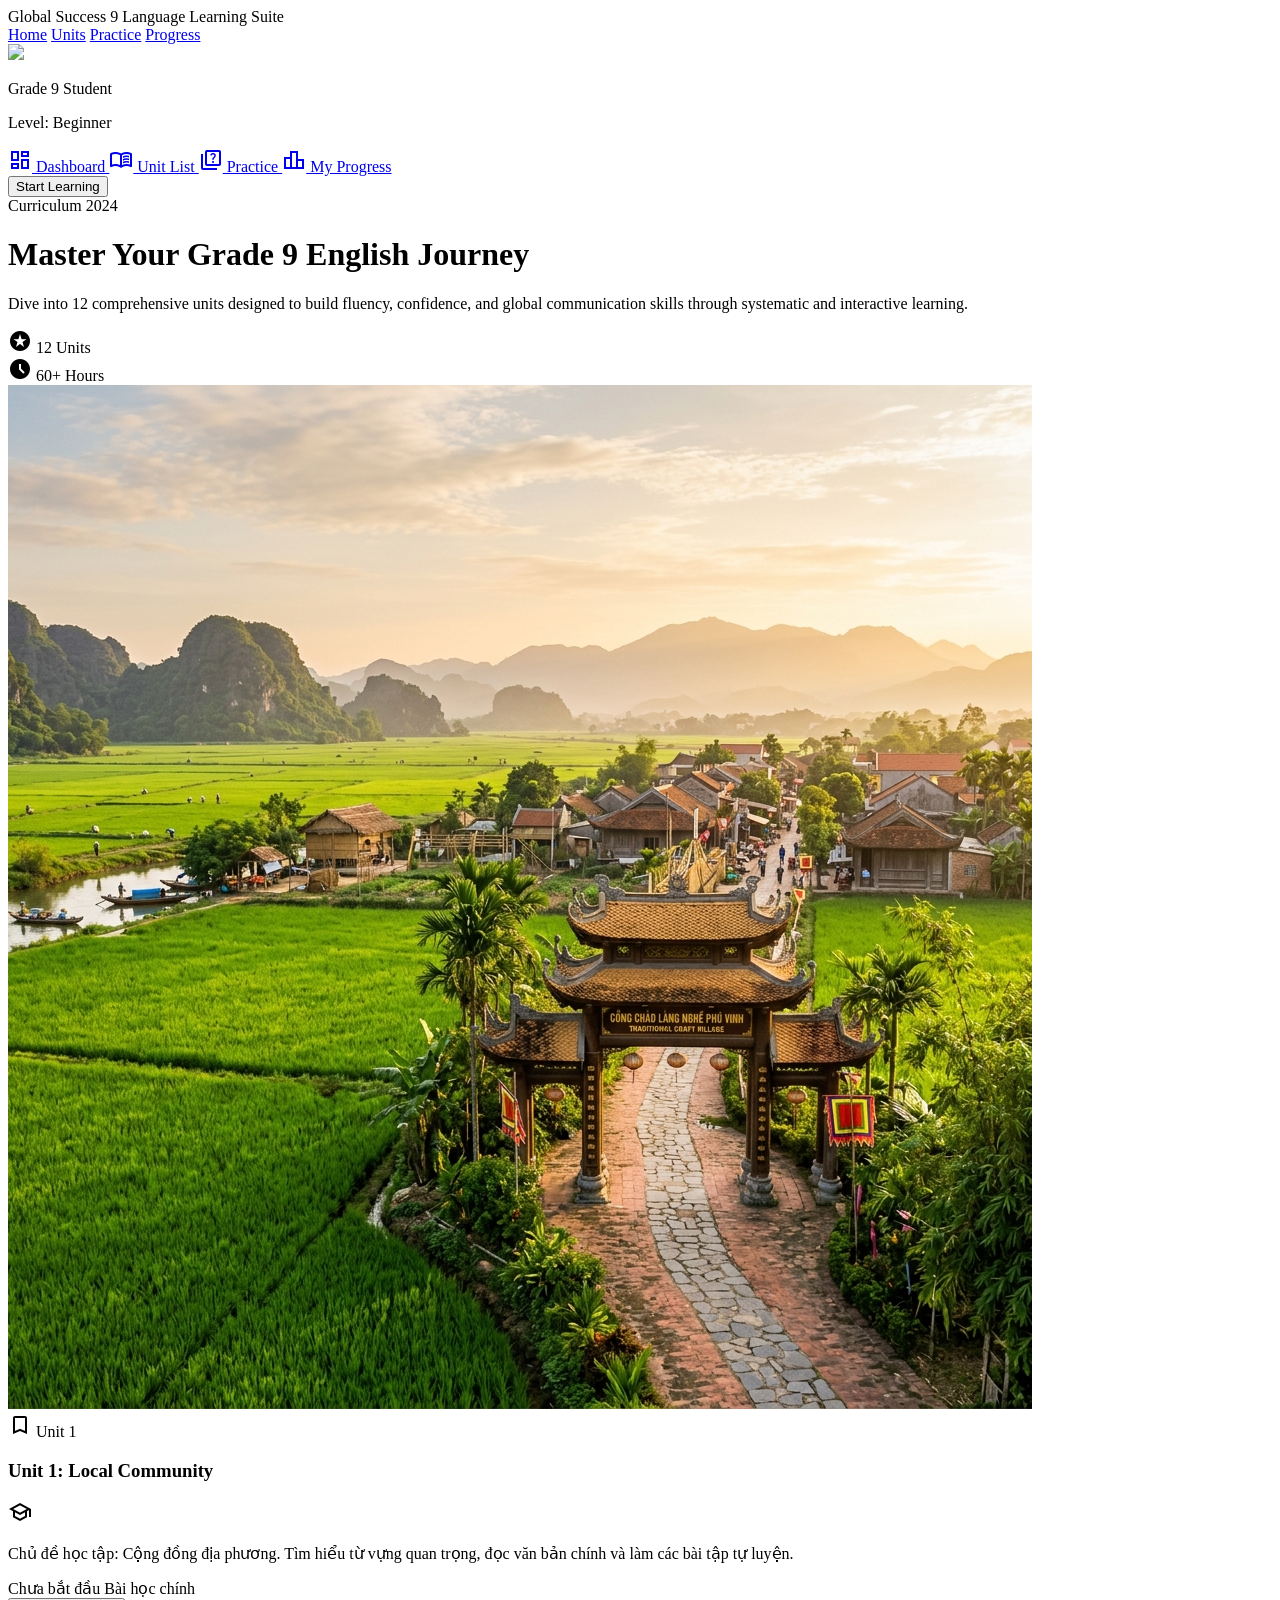
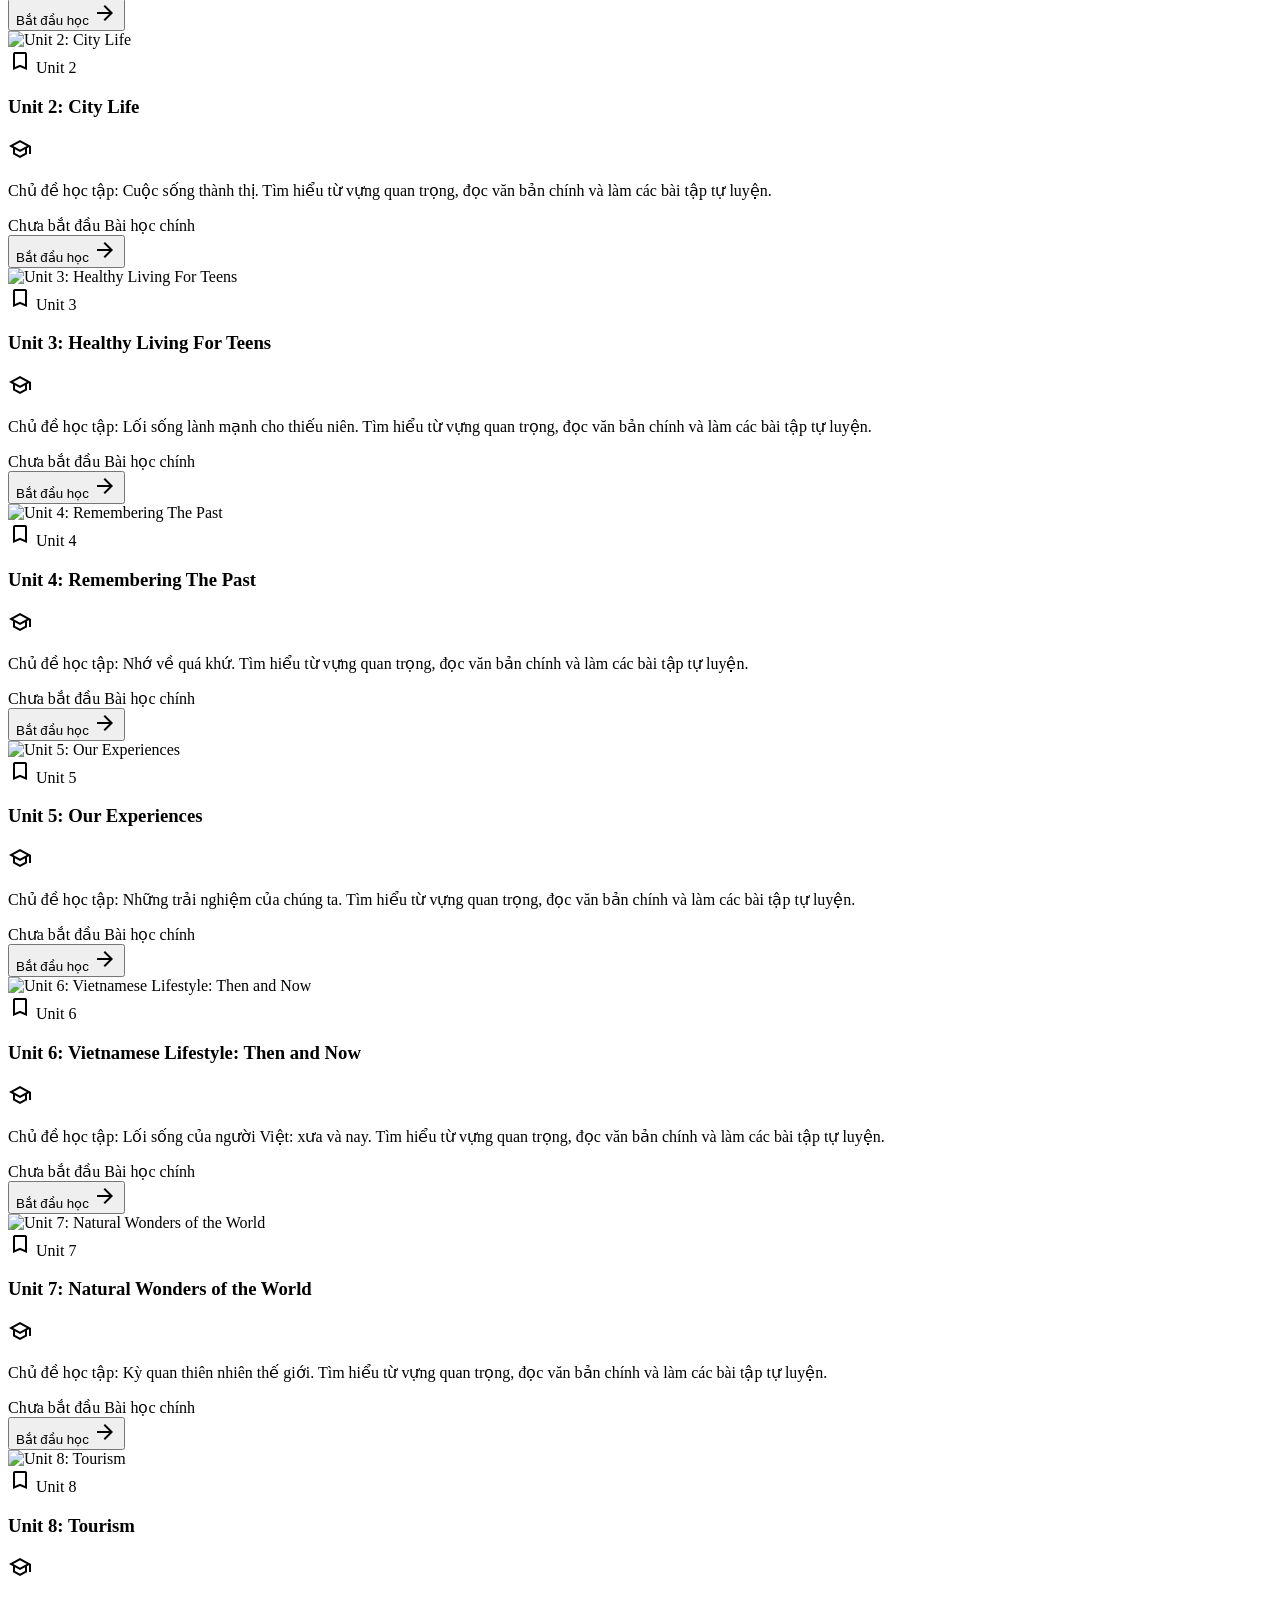
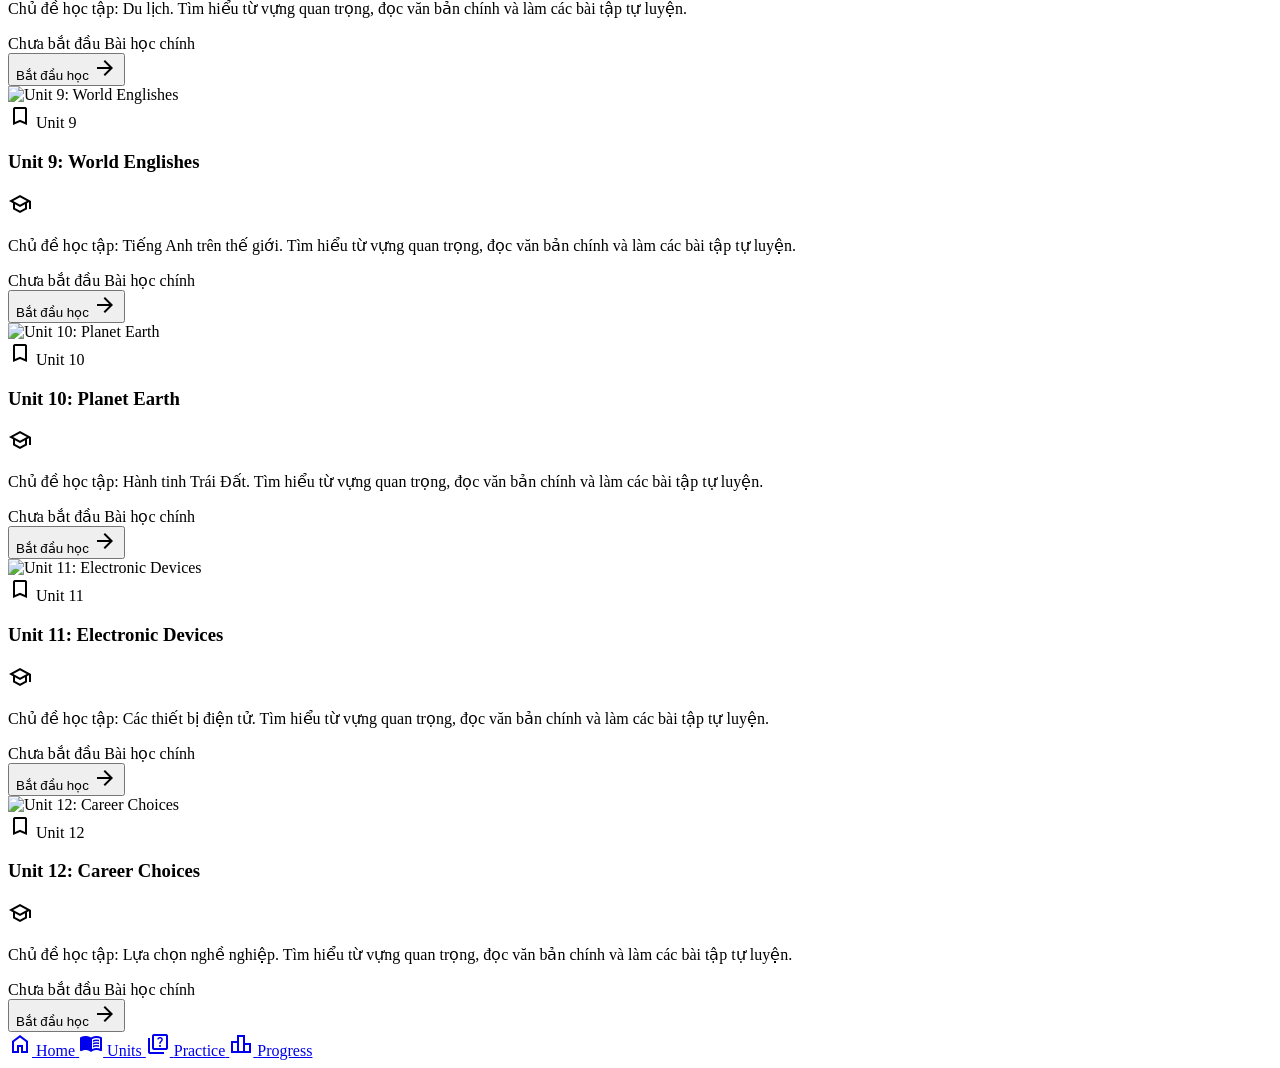
==== Global Vocab Reader 9/units.html @ a1374dec "Add Global Vocab Reader 9 project with interactive education updates" ====
<!DOCTYPE html><html lang="en" class="scroll-smooth" style=""><head><meta charset="UTF-8"><meta name="viewport" content="width=device-width, initial-scale=1.0"><link href="https://fonts.googleapis.com/css2?family=Plus+Jakarta+Sans:wght@400;500;600;700;800&amp;display=swap" rel="stylesheet"><link href="https://fonts.googleapis.com/css2?family=Material+Symbols+Outlined:wght,FILL@100..700,0..1&amp;display=block" rel="stylesheet"><script src="https://cdn.tailwindcss.com?plugins=forms,container-queries"></script><script id="tailwind-config">try{
      tailwind.config = {
        darkMode: "class",
        theme: {
          extend: {
            "colors": {
                            "surface": "#fff8f7",
                            "surface-dim": "#f1d3d4",
                            "surface-bright": "#fff8f7",
                            "surface-container-lowest": "#ffffff",
                            "surface-container-low": "#fff0f0",
                            "surface-container": "#ffe9e9",
                            "surface-container-high": "#ffe1e2",
                            "surface-container-highest": "#fadbdc",
                            "on-surface": "#271718",
                            "on-surface-variant": "#5b4041",
                            "inverse-surface": "#3e2c2d",
                            "inverse-on-surface": "#ffeced",
                            "outline": "#8f6f70",
                            "outline-variant": "#e4bdbe",
                            "surface-tint": "#bc0c36",
                            "primary": "#bc0b36",
                            "on-primary": "#ffffff",
                            "primary-container": "#e02f4c",
                            "on-primary-container": "#140002",
                            "inverse-primary": "#ffb3b5",
                            "secondary": "#a13c45",
                            "on-secondary": "#ffffff",
                            "secondary-container": "#fb8188",
                            "on-secondary-container": "#721925",
                            "tertiary": "#006b54",
                            "on-tertiary": "#ffffff",
                            "tertiary-container": "#00876a",
                            "on-tertiary-container": "#000604",
                            "error": "#ba1a1a",
                            "on-error": "#ffffff",
                            "error-container": "#ffdad6",
                            "on-error-container": "#93000a",
                            "primary-fixed": "#ffdada",
                            "primary-fixed-dim": "#ffb3b5",
                            "on-primary-fixed": "#40000c",
                            "on-primary-fixed-variant": "#920026",
                            "secondary-fixed": "#ffdada",
                            "secondary-fixed-dim": "#ffb3b5",
                            "on-secondary-fixed": "#40000b",
                            "on-secondary-fixed-variant": "#82242f",
                            "tertiary-fixed": "#63fbcf",
                            "tertiary-fixed-dim": "#3edeb3",
                            "on-tertiary-fixed": "#002117",
                            "on-tertiary-fixed-variant": "#00513e",
                            "background": "#fff8f7",
                            "on-background": "#271718",
                            "surface-variant": "#fadbdc"
                        },
            "borderRadius": {
                    "DEFAULT": "1rem",
                    "lg": "2rem",
                    "xl": "3rem",
                    "full": "9999px"
            },
            "spacing": {
                    "section-gap": "80px",
                    "gutter": "24px",
                    "container-max": "1200px",
                    "unit": "8px",
                    "margin-mobile": "16px"
            },
            "fontFamily": {
                    "label-sm": ["Plus Jakarta Sans"],
                    "body-lg": ["Plus Jakarta Sans"],
                    "headline-md": ["Plus Jakarta Sans"],
                    "display-lg-mobile": ["Plus Jakarta Sans"],
                    "headline-sm": ["Plus Jakarta Sans"],
                    "display-lg": ["Plus Jakarta Sans"],
                    "label-lg": ["Plus Jakarta Sans"],
                    "body-md": ["Plus Jakarta Sans"]
            },
            "fontSize": {
                    "label-sm": ["12px", {"lineHeight": "1", "letterSpacing": "0.05em", "fontWeight": "500"}],
                    "body-lg": ["18px", {"lineHeight": "1.6", "fontWeight": "400"}],
                    "headline-md": ["32px", {"lineHeight": "1.3", "fontWeight": "700"}],
                    "display-lg-mobile": ["32px", {"lineHeight": "1.2", "fontWeight": "700"}],
                    "headline-sm": ["24px", {"lineHeight": "1.4", "fontWeight": "600"}],
                    "display-lg": ["48px", {"lineHeight": "1.2", "letterSpacing": "-0.02em", "fontWeight": "700"}],
                    "label-lg": ["16px", {"lineHeight": "1", "letterSpacing": "0.01em", "fontWeight": "600"}],
                    "body-md": ["16px", {"lineHeight": "1.6", "fontWeight": "400"}]
            }
          },
        },
      }
    }catch(_e){}</script><meta charset="utf-8"><script src="js/data.js"></script>
<script src="js/progress-tracker.js"></script>
<link rel="stylesheet" href="css/units.css">
</head><body class="bg-background text-on-background font-body-md custom-scrollbar">
<!-- TopNavBar -->
<header class="fixed top-0 w-full z-50 bg-white/80 backdrop-blur-md border-b border-outline-variant/20 shadow-sm">
<nav class="flex justify-between items-center px-8 py-4 max-w-container-max mx-auto">
<div class="flex flex-col cursor-pointer" onclick="window.location.href='index.html'">
<span class="text-2xl font-extrabold tracking-tighter bg-clip-text text-transparent bg-gradient-to-r from-[#bc0b36] to-[#a13c45]">Global Success 9</span>
<span class="text-[9px] uppercase tracking-widest text-on-surface-variant font-bold mt-0.5">Language Learning Suite</span>
</div>
<!-- Desktop Links -->
<div class="hidden md:flex gap-8 items-center">
<a class="text-on-surface-variant font-label-lg hover:text-primary transition-colors duration-200" id="nav-home" href="index.html">Home</a>
<a class="text-on-surface-variant font-label-lg hover:text-primary transition-colors duration-200" id="nav-units" href="units.html">Units</a>
<a class="text-on-surface-variant font-label-lg hover:text-primary transition-colors duration-200" id="nav-practice" href="unit.html?unit=1">Practice</a>
<a class="text-on-surface-variant font-label-lg hover:text-primary transition-colors duration-200" id="nav-progress" href="progress.html">Progress</a>
</div>
<div class="flex items-center gap-4">
</div>
</nav>
</header>
<!-- SideNavBar (Desktop Only) -->
<aside class="hidden lg:flex flex-col h-screen w-64 fixed left-0 top-0 pt-24 bg-surface-container-low p-4 gap-2 border-r border-outline-variant/20 shadow-sm z-40">
<div class="px-4 py-6 mb-4 bg-white/50 rounded-2xl border border-outline-variant/30">
<div class="flex items-center gap-3">
<div class="w-10 h-10 rounded-full border-2 border-primary/20 flex items-center justify-center overflow-hidden">
<img class="w-full h-full object-cover" src="https://lh3.googleusercontent.com/aida-public/[base64]">
</div>
<div>
<p class="font-label-md font-bold text-[#bc0b36]">Grade 9 Student</p>
<p class="text-[10px] text-on-surface-variant" id="profile-level">Level: Loading...</p>
</div>
</div>
</div>
<nav class="flex flex-col gap-1">
<a class="flex items-center gap-3 px-4 py-3 text-on-surface-variant hover:bg-surface-variant rounded-lg transition-all font-label-md text-label-md" id="side-dashboard" href="index.html">
<span class="material-symbols-outlined">dashboard</span> Dashboard
</a>
<a class="flex items-center gap-3 px-4 py-3 text-on-surface-variant hover:bg-surface-variant rounded-lg transition-all font-label-md text-label-md" id="side-units" href="units.html">
<span class="material-symbols-outlined">menu_book</span> Unit List
</a>
<a class="flex items-center gap-3 px-4 py-3 text-on-surface-variant hover:bg-surface-variant rounded-lg transition-all font-label-md text-label-md" id="side-practice" href="unit.html?unit=1">
<span class="material-symbols-outlined">quiz</span> Practice
</a>
<a class="flex items-center gap-3 px-4 py-3 text-on-surface-variant hover:bg-surface-variant rounded-lg transition-all font-label-md text-label-md" id="side-progress" href="progress.html">
<span class="material-symbols-outlined">leaderboard</span> My Progress
</a>
</nav>
<div class="mt-auto p-4">
<button onclick="window.location.href='units.html'" class="w-full py-3 bg-gradient-to-r from-[#bc0b36] to-[#a13c45] text-white rounded-xl font-bold shadow-lg hover:shadow-primary/30 hover:brightness-110 active:scale-95 transition-all">
Start Learning
</button>
</div>
</aside>
<!-- Main Content Area -->
<main class="lg:pl-64 pt-24 min-h-screen">
<div class="px-6 md:px-12 py-8 max-w-container-max mx-auto">
<!-- Hero Header Section -->
<header class="mb-12 relative overflow-hidden rounded-[2.5rem] bg-gradient-to-br from-primary to-tertiary p-10 text-white shadow-2xl">
<div class="relative z-10 max-w-2xl">
<span class="inline-block px-4 py-1 bg-white/20 backdrop-blur-md rounded-full text-label-sm font-label-sm mb-4 uppercase tracking-widest">Curriculum 2024</span>
<h1 class="font-display-lg text-display-lg mb-4 leading-tight">Master Your Grade 9 English Journey</h1>
<p class="text-body-lg font-body-lg opacity-90 mb-8">Dive into 12 comprehensive units designed to build fluency, confidence, and global communication skills through systematic and interactive learning.</p>
<div class="flex flex-wrap gap-4">
<div class="flex items-center gap-2 bg-white/10 px-4 py-2 rounded-full backdrop-blur-sm">
<span class="material-symbols-outlined text-secondary-fixed-dim" style="font-variation-settings: 'FILL' 1;">stars</span>
<span class="font-label-md">12 Units</span>
</div>
<div class="flex items-center gap-2 bg-white/10 px-4 py-2 rounded-full backdrop-blur-sm">
<span class="material-symbols-outlined text-secondary-fixed-dim" style="font-variation-settings: 'FILL' 1;">schedule</span>
<span class="font-label-md">60+ Hours</span>
</div>
</div>
</div>
<!-- Background Decoration -->
<div class="absolute -right-20 -bottom-20 w-80 h-80 bg-white/10 rounded-full blur-3xl"></div>
<div class="absolute right-10 top-10 w-40 h-40 bg-secondary-fixed-dim/20 rounded-full blur-2xl"></div>
</header>
<!-- Unit Grid -->
<div id="units-grid" class="grid grid-cols-1 md:grid-cols-2 xl:grid-cols-3 gap-gutter"></div>

<script>
document.addEventListener('DOMContentLoaded', () => {
    // Highlight active nav links
    const unitsNav = document.getElementById('nav-units');
    if (unitsNav) unitsNav.className = "text-[#bc0b36] font-bold font-label-lg border-b-2 border-[#bc0b36] pb-1";
    
    const sideUnits = document.getElementById('side-units');
    if (sideUnits) {
        sideUnits.className = "flex items-center gap-3 px-4 py-3 bg-[#bc0b36]/10 text-[#bc0b36] rounded-lg font-bold transition-all font-label-md text-label-md";
    }

    const mobUnits = document.getElementById('mob-units');
    if (mobUnits) {
        mobUnits.className = "flex flex-col items-center gap-1 text-[10px] text-[#bc0b36] font-bold";
        mobUnits.querySelector('span').style.fontVariationSettings = "'FILL' 1";
    }

    const grid = document.getElementById('units-grid');
    if (!grid) return;
    
    const progress = window.getProgress ? window.getProgress() : Array(12).fill(false);

    grid.innerHTML = window.UNITS_DATA.map(unit => {
        const isCompleted = progress[unit.id - 1];
        const progressPercent = isCompleted ? 100 : 0;
        
        return `
            <div class="unit-card-hover group bg-white border border-outline-variant/30 rounded-[2rem] overflow-hidden flex flex-col h-full shadow-sm hover:shadow-md transition-all duration-300">
                <div class="relative h-48 overflow-hidden bg-surface-container-highest">
                    <img class="absolute inset-0 w-full h-full object-cover group-hover:scale-110 transition-transform duration-500" src="${unit.thumbnail}" alt="${unit.title}">
                    <div class="absolute inset-0 bg-black/10 group-hover:bg-black/25 transition-colors duration-300"></div>
                    <div class="absolute top-4 left-4 z-20">
                        <div class="bg-white/90 backdrop-blur-md px-3 py-1 rounded-full text-[#bc0b36] font-bold text-[12px] flex items-center gap-1 shadow-sm">
                            <span class="material-symbols-outlined text-[16px]">bookmark</span>
                            Unit ${unit.id}
                        </div>
                    </div>
                </div>
                
                <div class="p-6 flex flex-col flex-grow">
                    <div class="flex justify-between items-start mb-3">
                        <h3 class="font-headline-sm text-headline-sm text-primary group-hover:text-tertiary transition-colors">${unit.title}</h3>
                        <div class="w-10 h-10 rounded-full bg-secondary-container/20 flex items-center justify-center text-secondary">
                            <span class="material-symbols-outlined">school</span>
                        </div>
                    </div>
                    
                    <p class="text-on-surface-variant font-body-md mb-6 line-clamp-2">Chủ đề học tập: ${unit.topic}. Tìm hiểu từ vựng quan trọng, đọc văn bản chính và làm các bài tập tự luyện.</p>
                    
                    <div class="mt-auto">
                        <div class="flex items-center justify-between mb-2">
                            <span class="text-label-sm font-label-sm text-outline">${isCompleted ? 'Đã học (100%)' : 'Chưa bắt đầu'}</span>
                            <span class="text-label-sm font-label-sm text-primary">Bài học chính</span>
                        </div>
                        <div class="w-full h-2 bg-surface-container-high rounded-full overflow-hidden mb-6">
                            <div class="h-full bg-gradient-to-r from-gradient-start to-gradient-end transition-all duration-1000" style="width: ${progressPercent}%"></div>
                        </div>
                        
                        <button onclick="window.location.href='unit.html?unit=${unit.id}'" class="w-full py-3 ${isCompleted ? 'bg-primary text-white' : 'bg-surface-container-highest text-on-surface'} hover:bg-primary hover:text-white rounded-xl font-bold transition-all flex items-center justify-center gap-2 group/btn">
                            ${isCompleted ? 'Học lại bài' : 'Bắt đầu học'}
                            <span class="material-symbols-outlined transition-transform group-hover/btn:translate-x-1">arrow_forward</span>
                        </button>
                    </div>
                </div>
            </div>
        `;
    }).join('');
    
    // Stagger entry animations
    const cards = grid.children;
    Array.from(cards).forEach((card, index) => {
        card.style.opacity = '0';
        card.style.transform = 'translateY(20px)';
        card.style.transition = 'opacity 0.6s cubic-bezier(0.16, 1, 0.3, 1), transform 0.6s cubic-bezier(0.16, 1, 0.3, 1)';
        setTimeout(() => {
            card.style.opacity = '1';
            card.style.transform = 'translateY(0)';
        }, 60 * index);
    });
});
</script>
</div>
<!-- Footer -->
</main>
<!-- FAB (Suppressed as per rules for Details/List screens, but included if needed for primary action) -->
<!-- Not rendered as it's a "Unit List" destination -->


<nav class="md:hidden fixed bottom-0 left-0 w-full bg-white/90 backdrop-blur-xl flex justify-around items-center py-3 border-t border-outline-variant/10 z-50 shadow-[0_-4px_10px_rgba(0,0,0,0.05)]">
<a class="flex flex-col items-center gap-1 text-[10px] text-on-surface-variant" id="mob-home" href="index.html">
<span class="material-symbols-outlined">home</span>
<span>Home</span>
</a>
<a class="flex flex-col items-center gap-1 text-[10px] text-on-surface-variant" id="mob-units" href="units.html">
<span class="material-symbols-outlined">menu_book</span>
<span>Units</span>
</a>
<a class="flex flex-col items-center gap-1 text-[10px] text-on-surface-variant" id="mob-practice" href="unit.html?unit=1">
<span class="material-symbols-outlined">quiz</span>
<span>Practice</span>
</a>
<a class="flex flex-col items-center gap-1 text-[10px] text-on-surface-variant" id="mob-progress" href="progress.html">
<span class="material-symbols-outlined">leaderboard</span>
<span>Progress</span>
</a>
</nav>
</body></html>
---- Global Vocab Reader 9/css/units.css ----
/* Custom CSS for units.html (Units List Page) */

/* Custom scrollbar */
::-webkit-scrollbar {
    width: 6px;
    height: 6px;
}
::-webkit-scrollbar-track {
    background: #f1f1f1;
}
::-webkit-scrollbar-thumb {
    background: #cfc2d7;
    border-radius: 9999px;
}
::-webkit-scrollbar-thumb:hover {
    background: #7e7386;
}

/* Card hover and transform adjustments for modern feel */
.unit-card-hover {
    transition: all 0.4s cubic-bezier(0.175, 0.885, 0.32, 1.275);
}

.unit-card-hover:hover {
    transform: translateY(-8px) scale(1.01);
    box-shadow: 0 20px 35px rgba(188, 11, 54, 0.1);
    border-color: rgba(188, 11, 54, 0.3);
}

.unit-card-hover:active {
    transform: translateY(-4px) scale(0.99);
}

/* Custom background patterns/gradients for unit cards if thumbnail is empty */
.unit-card-bg-gradient {
    background: linear-gradient(135deg, var(--gradient-start, #bc0b36) 0%, var(--gradient-end, #a13c45) 100%);
}
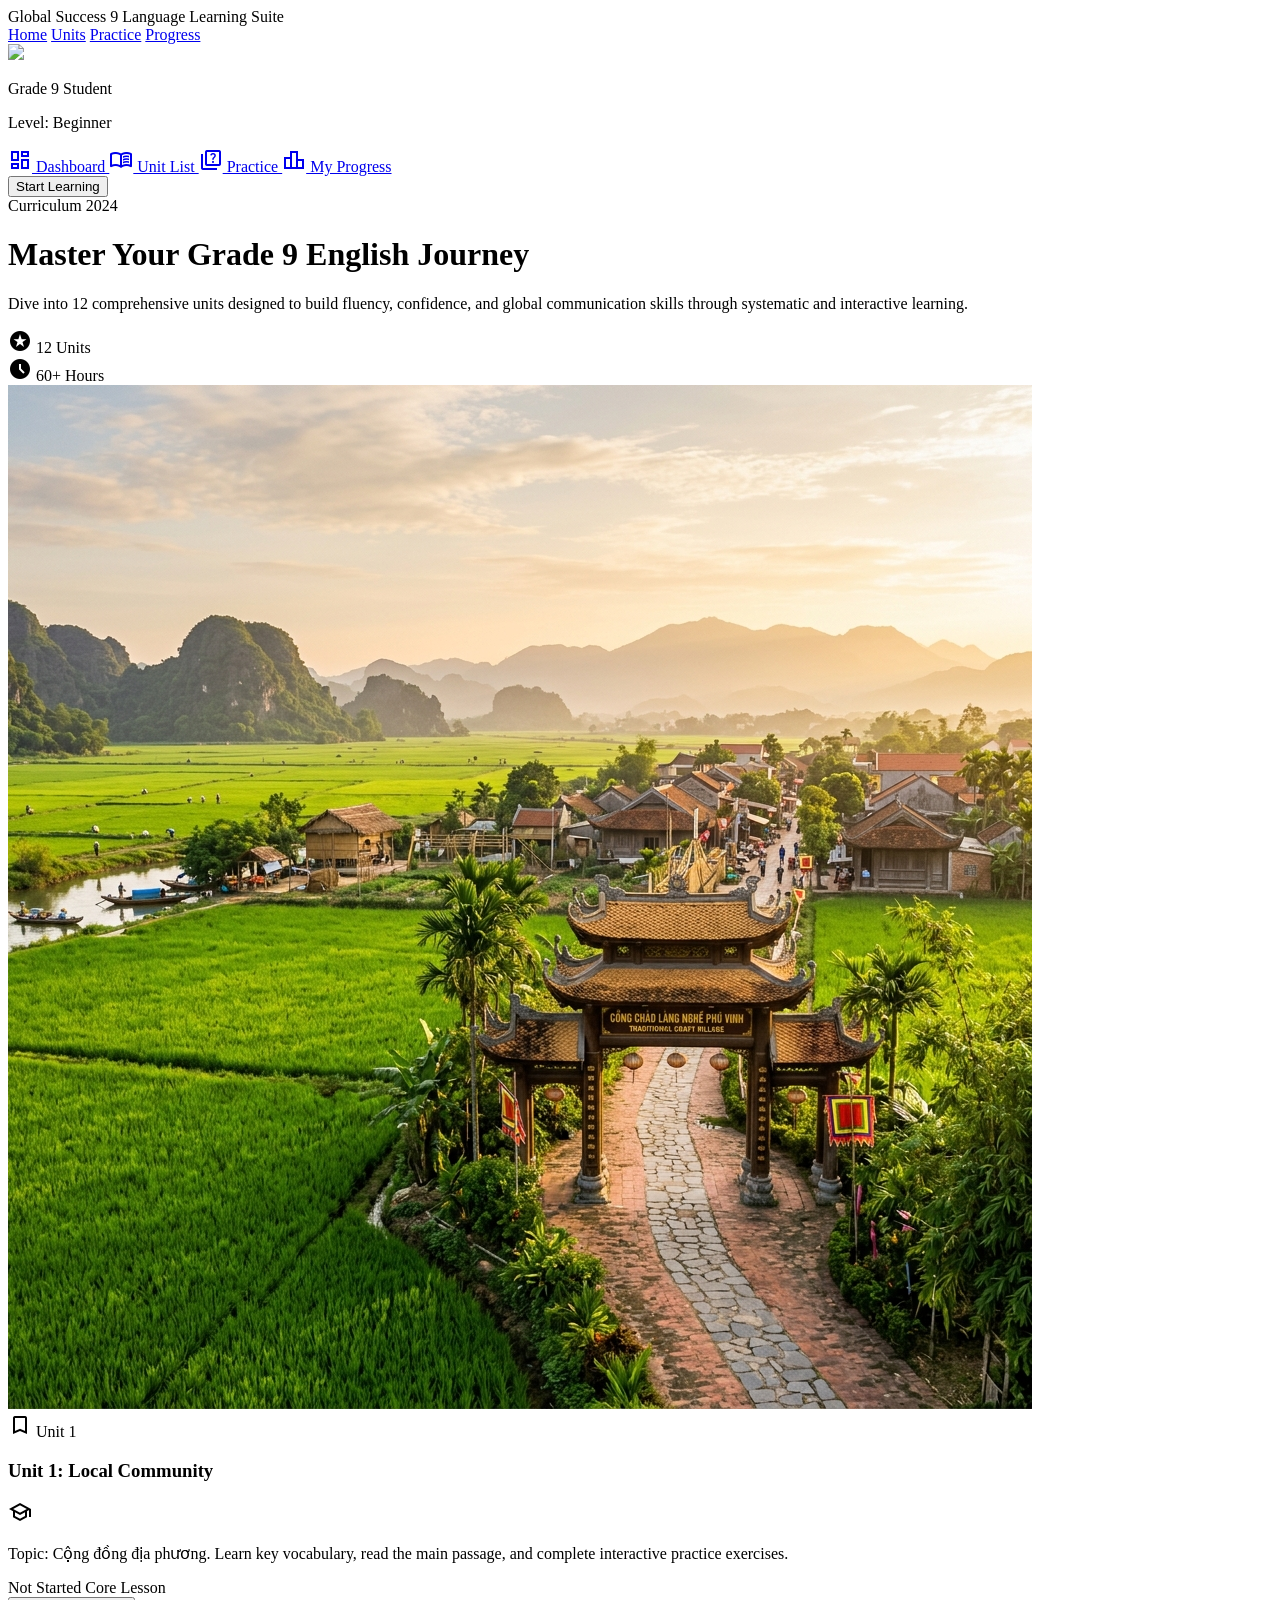
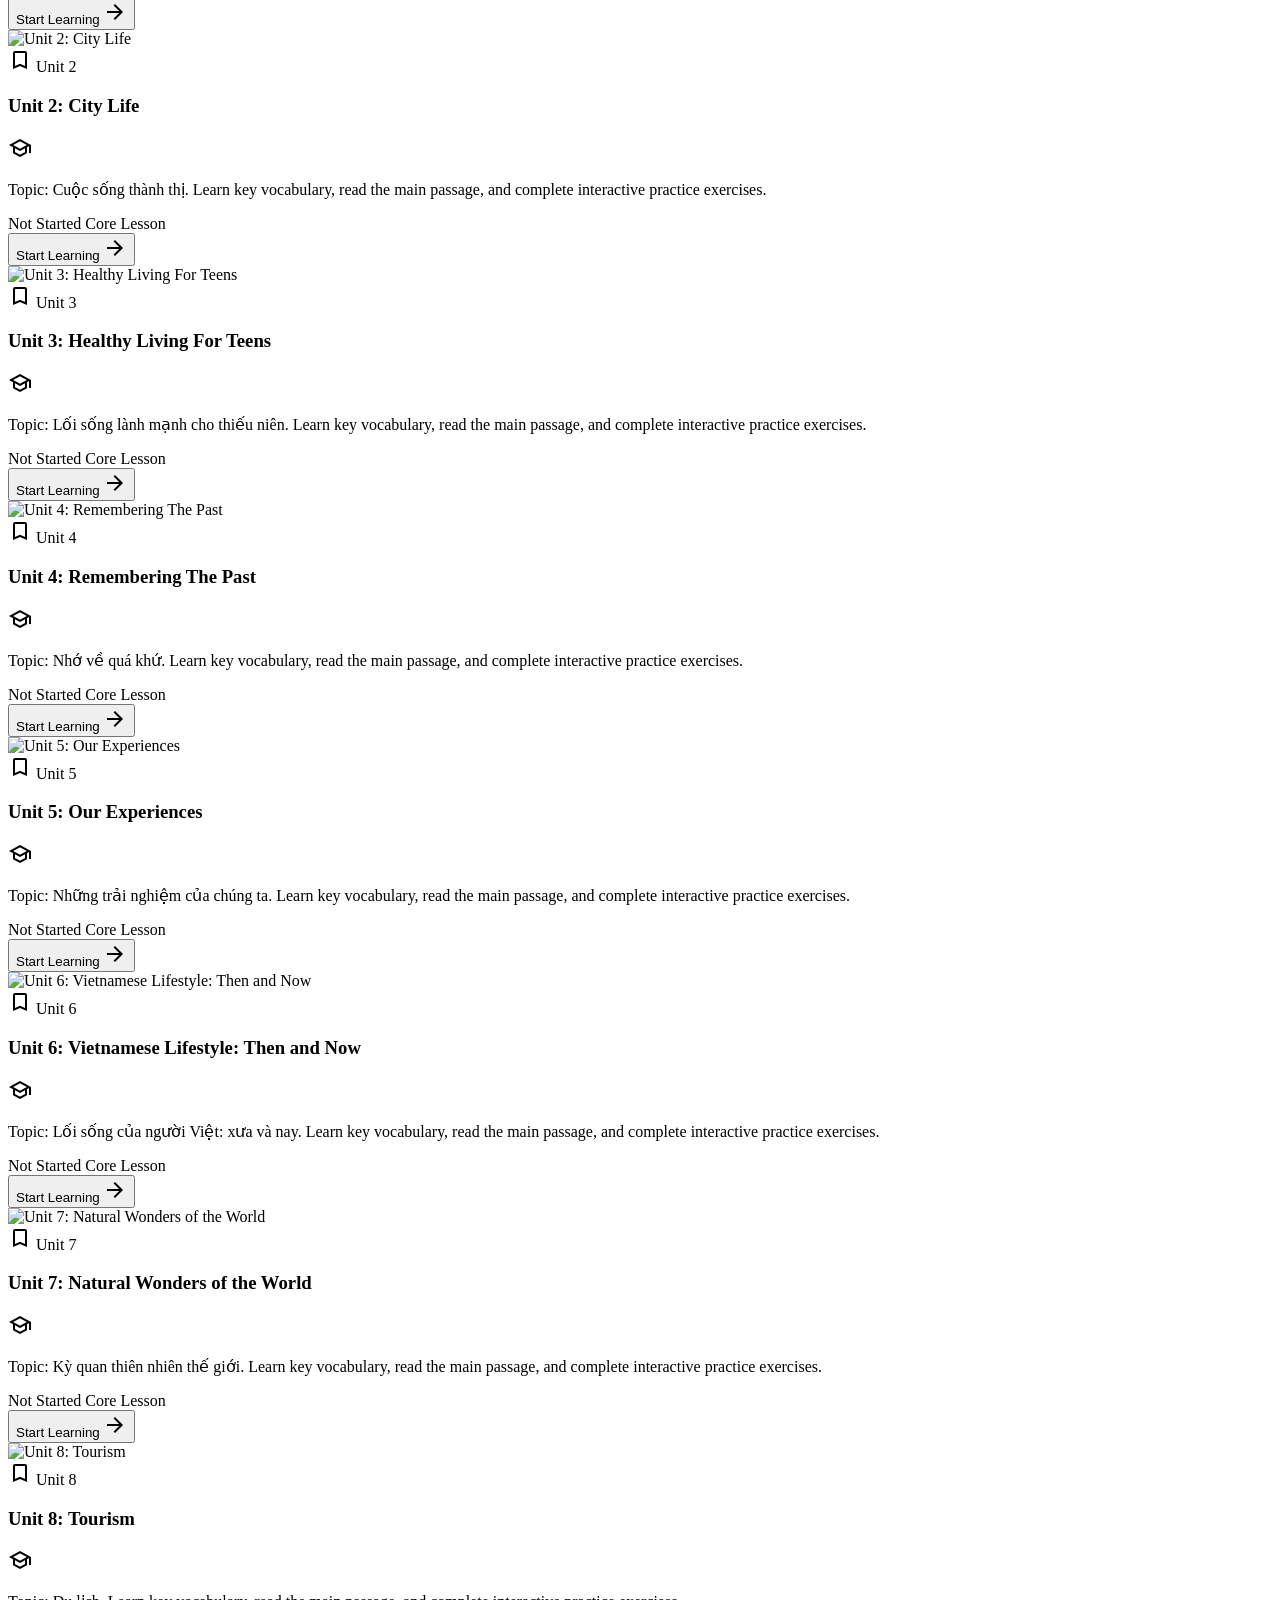
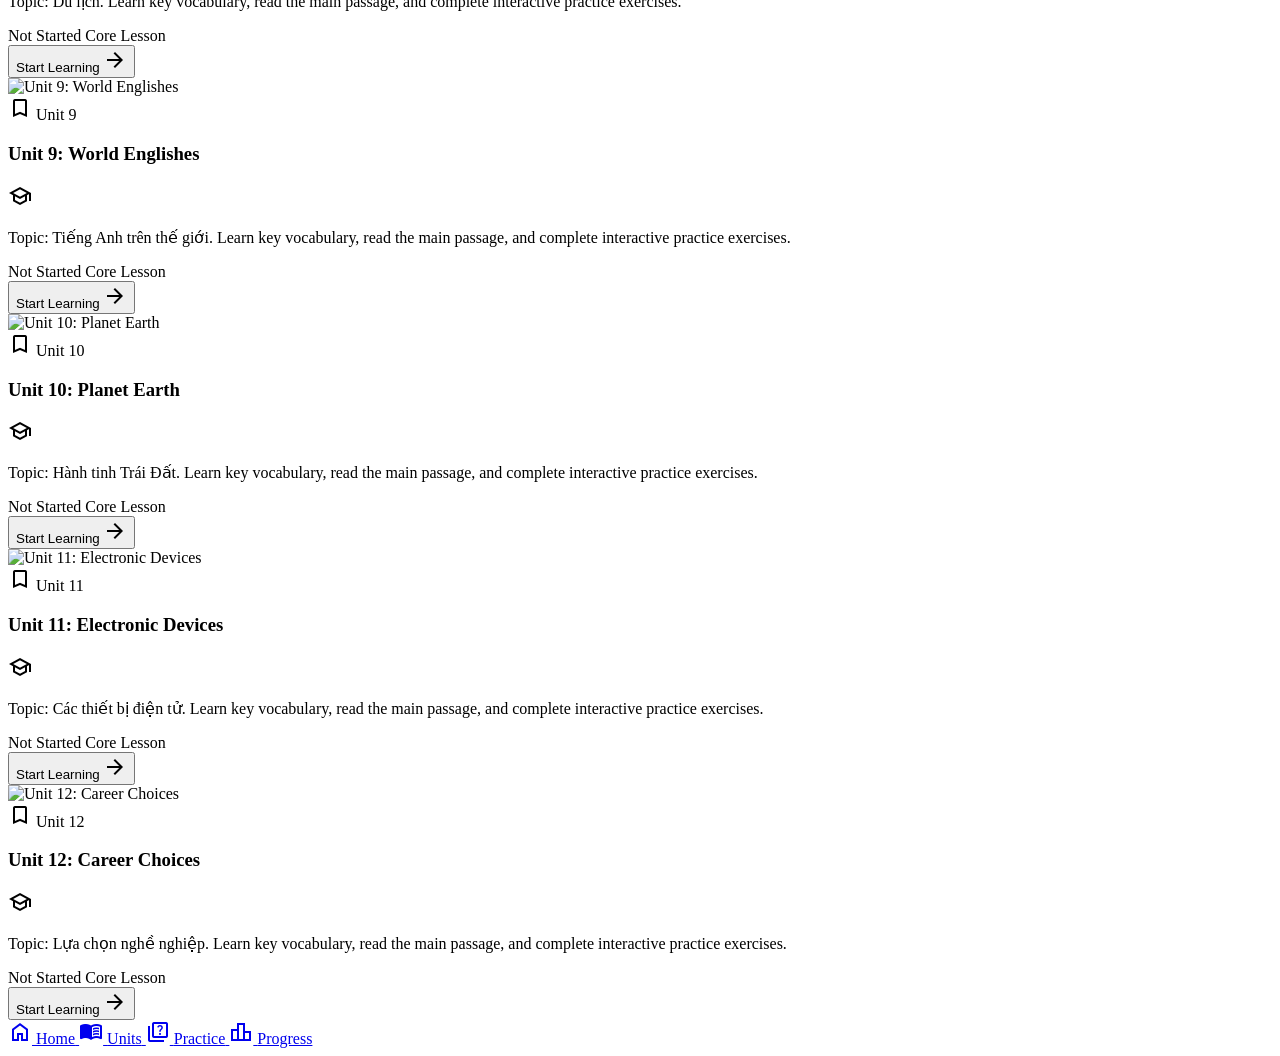
==== commit 257f2933: "Translate all Vietnamese UI texts, alerts, and templates to English" ====
--- a/Global Vocab Reader 9/units.html
+++ b/Global Vocab Reader 9/units.html
@@ -217,19 +217,19 @@
                         </div>
                     </div>
                     
-                    <p class="text-on-surface-variant font-body-md mb-6 line-clamp-2">Chủ đề học tập: ${unit.topic}. Tìm hiểu từ vựng quan trọng, đọc văn bản chính và làm các bài tập tự luyện.</p>
+                    <p class="text-on-surface-variant font-body-md mb-6 line-clamp-2">Topic: ${unit.topic}. Learn key vocabulary, read the main passage, and complete interactive practice exercises.</p>
                     
                     <div class="mt-auto">
                         <div class="flex items-center justify-between mb-2">
-                            <span class="text-label-sm font-label-sm text-outline">${isCompleted ? 'Đã học (100%)' : 'Chưa bắt đầu'}</span>
-                            <span class="text-label-sm font-label-sm text-primary">Bài học chính</span>
+                            <span class="text-label-sm font-label-sm text-outline">${isCompleted ? 'Completed (100%)' : 'Not Started'}</span>
+                            <span class="text-label-sm font-label-sm text-primary">Core Lesson</span>
                         </div>
                         <div class="w-full h-2 bg-surface-container-high rounded-full overflow-hidden mb-6">
                             <div class="h-full bg-gradient-to-r from-gradient-start to-gradient-end transition-all duration-1000" style="width: ${progressPercent}%"></div>
                         </div>
                         
                         <button onclick="window.location.href='unit.html?unit=${unit.id}'" class="w-full py-3 ${isCompleted ? 'bg-primary text-white' : 'bg-surface-container-highest text-on-surface'} hover:bg-primary hover:text-white rounded-xl font-bold transition-all flex items-center justify-center gap-2 group/btn">
-                            ${isCompleted ? 'Học lại bài' : 'Bắt đầu học'}
+                            ${isCompleted ? 'Review Lesson' : 'Start Learning'}
                             <span class="material-symbols-outlined transition-transform group-hover/btn:translate-x-1">arrow_forward</span>
                         </button>
                     </div>
